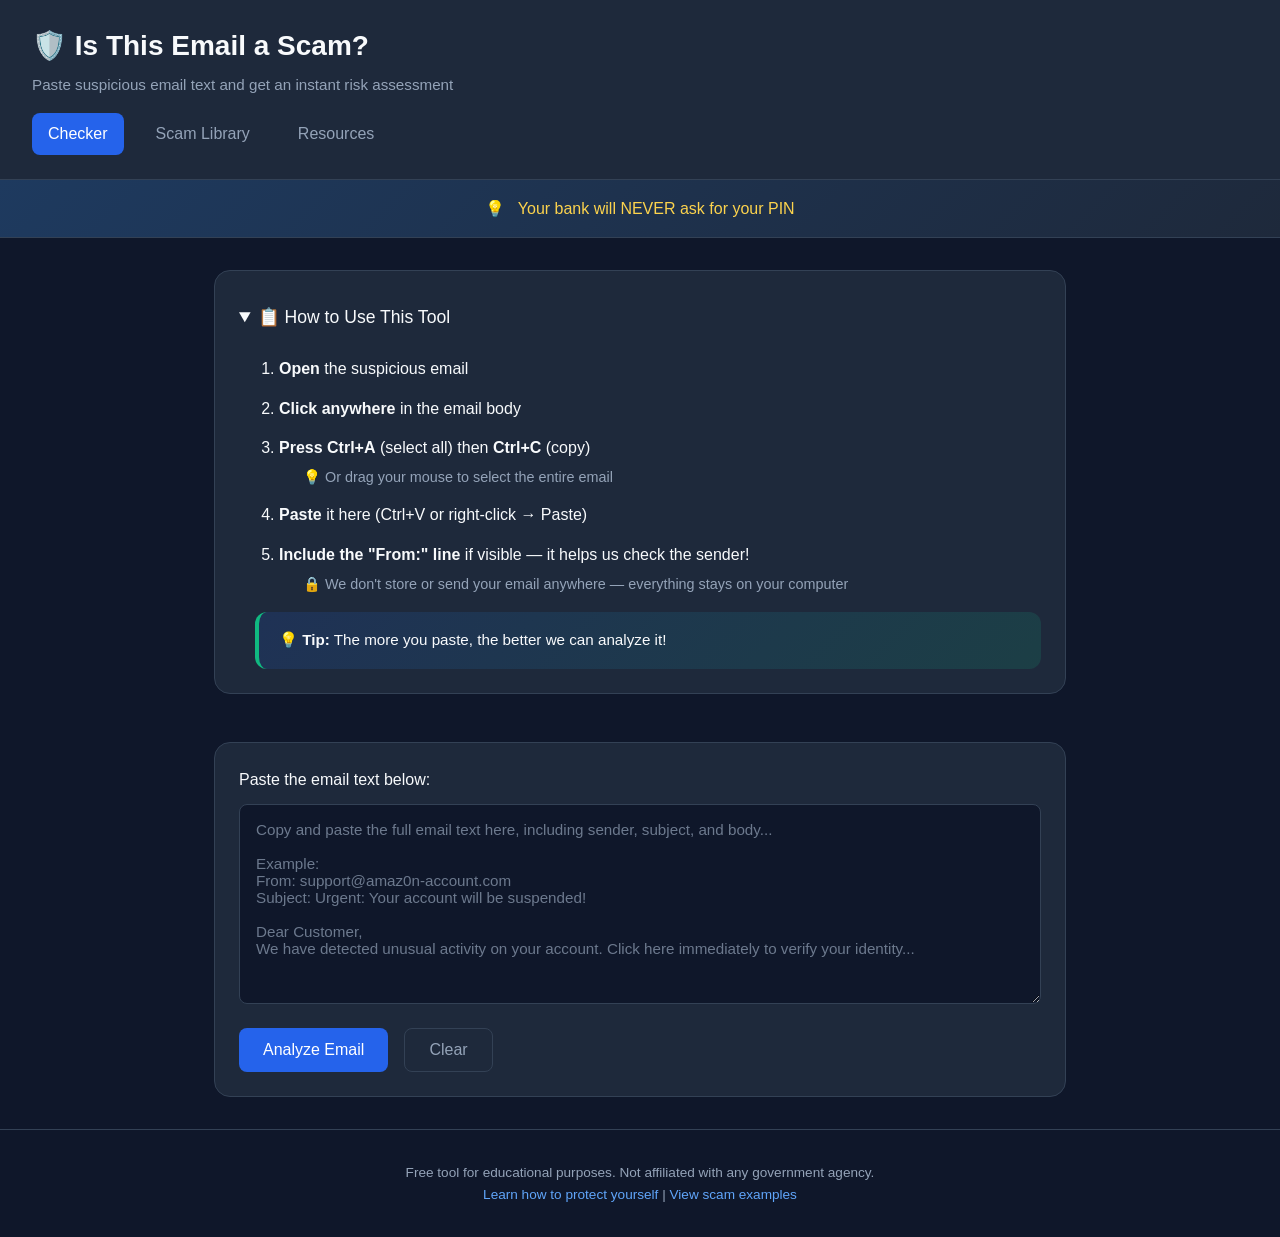
==== index.html @ 5da83360 "Initial commit - Scam Email Checker" ====
<!DOCTYPE html>
<html lang="en">
<head>
    <meta charset="UTF-8">
    <meta name="viewport" content="width=device-width, initial-scale=1.0">
    <title>Is This Email a Scam? - Scam Detection Tool</title>
    <link rel="stylesheet" href="css/styles.css">
    <link rel="icon" href="data:image/svg+xml,<svg xmlns='http://www.w3.org/2000/svg' viewBox='0 0 100 100'><text y='.9em' font-size='90'>🛡️</text></svg>">
</head>
<body>
    <header>
        <div class="header-content">
            <h1>🛡️ Is This Email a Scam?</h1>
            <p class="tagline">Paste suspicious email text and get an instant risk assessment</p>
        </div>
        <nav>
            <a href="index.html" class="active">Checker</a>
            <a href="library.html">Scam Library</a>
            <a href="resources.html">Resources</a>
        </nav>
    </header>

    <!-- Rotating Safety Banner -->
    <div class="safety-banner" id="safety-banner">
        <span class="banner-icon">💡</span>
        <span class="banner-text" id="banner-text">Your bank will NEVER ask for your PIN</span>
    </div>

    <main>
        <div class="checker-container">
            <!-- How to Use Section (collapsible) -->
            <details class="how-to-use" open>
                <summary>📋 How to Use This Tool</summary>
                <div class="instructions">
                    <ol>
                        <li><strong>Open</strong> the suspicious email</li>
                        <li><strong>Click anywhere</strong> in the email body</li>
                        <li><strong>Press Ctrl+A</strong> (select all) then <strong>Ctrl+C</strong> (copy)<br>
                            <span class="tip">💡 Or drag your mouse to select the entire email</span></li>
                        <li><strong>Paste</strong> it here (Ctrl+V or right-click → Paste)</li>
                        <li><strong>Include the "From:" line</strong> if visible — it helps us check the sender!<br>
                            <span class="tip">🔒 We don't store or send your email anywhere — everything stays on your computer</span></li>
                    </ol>
                    <p class="highlight-tip">💡 <strong>Tip:</strong> The more you paste, the better we can analyze it!</p>
                </div>
            </details>

            <div class="input-section">
                <label for="email-input">Paste the email text below:</label>
                <textarea id="email-input" placeholder="Copy and paste the full email text here, including sender, subject, and body...

Example:
From: support@amaz0n-account.com
Subject: Urgent: Your account will be suspended!

Dear Customer,
We have detected unusual activity on your account. Click here immediately to verify your identity..."></textarea>
                <div class="button-group">
                    <button id="analyze-btn" class="primary-btn">Analyze Email</button>
                    <button id="clear-btn" class="secondary-btn">Clear</button>
                </div>
            </div>

            <div class="results-section" id="results-section" style="display: none;">
                <div class="risk-indicator" id="risk-indicator">
                    <div class="risk-level" id="risk-level">MEDIUM RISK</div>
                    <div class="risk-score" id="risk-score">Score: 45/100</div>
                </div>

                <div class="red-flags" id="red-flags">
                    <h3>🚨 Red Flags Detected</h3>
                    <ul id="flags-list"></ul>
                </div>

                <div class="matched-patterns" id="matched-patterns">
                    <h3>🔍 Matched Patterns</h3>
                    <div class="pattern-category" id="urgency-patterns"></div>
                    <div class="pattern-category" id="link-patterns"></div>
                    <div class="pattern-category" id="request-patterns"></div>
                    <div class="pattern-category" id="spoofing-patterns"></div>
                    <div class="pattern-category" id="threat-patterns"></div>
                    <div class="pattern-category" id="emotional-patterns"></div>
                </div>

                <div class="disclaimer">
                    <p><strong>⚠️ Disclaimer:</strong> This tool provides guidance, not guarantees. Scammers evolve constantly. When in doubt, contact the organization directly using official contact information. This is not financial or legal advice.</p>
                </div>
            </div>
        </div>
    </main>

    <footer>
        <p>Free tool for educational purposes. Not affiliated with any government agency.</p>
        <p><a href="resources.html">Learn how to protect yourself</a> | <a href="library.html">View scam examples</a></p>
    </footer>

    <script src="js/detector.js"></script>
    <script src="js/app.js"></script>
</body>
</html>
---- css/styles.css ----
/* Base Styles */
:root {
    --primary: #2563eb;
    --primary-dark: #1d4ed8;
    --danger: #dc2626;
    --warning: #f59e0b;
    --success: #10b981;
    --unknown: #6b7280;
    --bg-dark: #0f172a;
    --bg-card: #1e293b;
    --text-primary: #f8fafc;
    --text-secondary: #94a3b8;
    --border-color: #334155;
}

* {
    margin: 0;
    padding: 0;
    box-sizing: border-box;
}

body {
    font-family: -apple-system, BlinkMacSystemFont, 'Segoe UI', Roboto, Oxygen, Ubuntu, sans-serif;
    background: var(--bg-dark);
    color: var(--text-primary);
    min-height: 100vh;
    line-height: 1.6;
}

/* Header */
header {
    background: var(--bg-card);
    padding: 1.5rem 2rem;
    border-bottom: 1px solid var(--border-color);
}

.header-content h1 {
    font-size: 1.75rem;
    margin-bottom: 0.25rem;
}

.tagline {
    color: var(--text-secondary);
    font-size: 0.95rem;
}

nav {
    margin-top: 1rem;
    display: flex;
    gap: 1rem;
}

nav a {
    color: var(--text-secondary);
    text-decoration: none;
    padding: 0.5rem 1rem;
    border-radius: 0.5rem;
    transition: all 0.2s;
}

nav a:hover, nav a.active {
    background: var(--primary);
    color: white;
}

/* Safety Banner */
.safety-banner {
    background: linear-gradient(135deg, #1e3a5f 0%, #1e293b 100%);
    padding: 1rem 2rem;
    text-align: center;
    border-bottom: 1px solid var(--border-color);
    transition: opacity 0.3s ease;
}

.banner-icon {
    margin-right: 0.5rem;
}

.banner-text {
    font-size: 1rem;
    color: #fcd34d;
    font-weight: 500;
}

/* Main Content */
main {
    max-width: 900px;
    margin: 2rem auto;
    padding: 0 1.5rem;
}

.checker-container {
    display: flex;
    flex-direction: column;
    gap: 2rem;
}

/* How to Use Section */
.how-to-use {
    background: var(--bg-card);
    padding: 1.5rem;
    border-radius: 1rem;
    border: 1px solid var(--border-color);
    margin-bottom: 1rem;
}

.how-to-use summary {
    cursor: pointer;
    font-size: 1.1rem;
    font-weight: 500;
    color: var(--text-primary);
    padding: 0.5rem 0;
}

.how-to-use summary:hover {
    color: var(--primary);
}

.how-to-use .instructions {
    margin-top: 1rem;
    padding-left: 1rem;
}

.highlight-tip {
    background: linear-gradient(135deg, rgba(37, 99, 235, 0.15) 0%, rgba(16, 185, 129, 0.15) 100%);
    padding: 1rem 1.25rem;
    border-radius: 0.75rem;
    margin-top: 1rem;
    border-left: 4px solid var(--success);
    font-size: 0.95rem;
    color: var(--text-primary);
}

/* Instructions numbering */
.how-to-use .instructions ol {
    padding-left: 1.5rem;
}

.how-to-use .instructions li {
    margin-bottom: 0.75rem;
    line-height: 1.7;
}

.how-to-use .tip {
    display: block;
    color: var(--text-secondary);
    font-size: 0.9rem;
    padding-left: 1.5rem;
    margin-top: 0.25rem;
}

.highlight-tip {
    background: linear-gradient(135deg, rgba(37, 99, 235, 0.15) 0%, rgba(16, 185, 129, 0.15) 100%);
    padding: 1rem 1.25rem;
    border-radius: 0.75rem;
    margin-top: 1rem;
    border-left: 4px solid var(--success);
    font-size: 0.95rem;
    color: var(--text-primary);
}

/* Input Section */
.input-section {
    background: var(--bg-card);
    padding: 1.5rem;
    border-radius: 1rem;
    border: 1px solid var(--border-color);
}

.input-section label {
    display: block;
    margin-bottom: 0.75rem;
    font-weight: 500;
    color: var(--text-primary);
}

.input-section textarea {
    width: 100%;
    min-height: 200px;
    padding: 1rem;
    background: var(--bg-dark);
    border: 1px solid var(--border-color);
    border-radius: 0.5rem;
    color: var(--text-primary);
    font-family: inherit;
    font-size: 0.95rem;
    resize: vertical;
}

.input-section textarea:focus {
    outline: none;
    border-color: var(--primary);
}

.input-section textarea::placeholder {
    color: var(--text-secondary);
    opacity: 0.7;
}

.button-group {
    display: flex;
    gap: 1rem;
    margin-top: 1rem;
}

.primary-btn {
    background: var(--primary);
    color: white;
    border: none;
    padding: 0.75rem 1.5rem;
    border-radius: 0.5rem;
    font-size: 1rem;
    font-weight: 500;
    cursor: pointer;
    transition: background 0.2s;
}

.primary-btn:hover {
    background: var(--primary-dark);
}

.primary-btn:disabled {
    background: var(--text-secondary);
    cursor: not-allowed;
}

.secondary-btn {
    background: transparent;
    color: var(--text-secondary);
    border: 1px solid var(--border-color);
    padding: 0.75rem 1.5rem;
    border-radius: 0.5rem;
    font-size: 1rem;
    cursor: pointer;
    transition: all 0.2s;
}

.secondary-btn:hover {
    border-color: var(--text-secondary);
    color: var(--text-primary);
}

/* Results Section */
.results-section {
    background: var(--bg-card);
    padding: 1.5rem;
    border-radius: 1rem;
    border: 1px solid var(--border-color);
}

/* Risk Indicator */
.risk-indicator {
    text-align: center;
    padding: 1.5rem;
    border-radius: 0.75rem;
    margin-bottom: 1.5rem;
}

.risk-indicator.high {
    background: linear-gradient(135deg, #7f1d1d 0%, #991b1b 100%);
    border: 2px solid #dc2626;
}

.risk-indicator.medium {
    background: linear-gradient(135deg, #78350f 0%, #92400e 100%);
    border: 2px solid #f59e0b;
}

.risk-indicator.low {
    background: linear-gradient(135deg, #065f46 0%, #047857 100%);
    border: 2px solid #10b981;
}

.risk-indicator.unknown {
    background: linear-gradient(135deg, #374151 0%, #4b5563 100%);
    border: 2px solid #6b7280;
}

.risk-level {
    font-size: 1.5rem;
    font-weight: 700;
    margin-bottom: 0.25rem;
}

.risk-score {
    color: rgba(255, 255, 255, 0.8);
    font-size: 0.9rem;
}

/* Red Flags */
.red-flags {
    margin-bottom: 1.5rem;
}

.red-flags h3 {
    margin-bottom: 0.75rem;
    color: var(--danger);
}

.red-flags ul {
    list-style: none;
}

.red-flags li {
    padding: 0.75rem 1rem;
    background: rgba(220, 38, 38, 0.1);
    border-left: 3px solid var(--danger);
    margin-bottom: 0.5rem;
    border-radius: 0 0.5rem 0.5rem 0;
}

.red-flags li .flag-icon {
    margin-right: 0.5rem;
}

/* Matched Patterns */
.matched-patterns h3 {
    margin-bottom: 1rem;
    color: var(--text-primary);
}

.pattern-category {
    margin-bottom: 1rem;
}

.pattern-category h4 {
    font-size: 0.9rem;
    color: var(--text-secondary);
    margin-bottom: 0.5rem;
}

.pattern-match {
    display: inline-block;
    background: rgba(37, 99, 235, 0.2);
    color: #60a5fa;
    padding: 0.25rem 0.75rem;
    border-radius: 2rem;
    margin: 0.25rem;
    font-size: 0.85rem;
}

/* Disclaimer */
.disclaimer {
    margin-top: 1.5rem;
    padding: 1rem;
    background: rgba(251, 191, 36, 0.1);
    border: 1px solid rgba(251, 191, 36, 0.3);
    border-radius: 0.5rem;
}

.disclaimer p {
    color: #fcd34d;
    font-size: 0.9rem;
}

/* Library Page */
.scam-examples {
    display: grid;
    gap: 1.5rem;
}

.scam-card {
    background: var(--bg-card);
    padding: 1.5rem;
    border-radius: 1rem;
    border: 1px solid var(--border-color);
}

.scam-card h3 {
    color: var(--danger);
    margin-bottom: 0.75rem;
}

.scam-card .example {
    background: var(--bg-dark);
    padding: 1rem;
    border-radius: 0.5rem;
    font-family: monospace;
    font-size: 0.85rem;
    margin: 1rem 0;
    white-space: pre-wrap;
    border: 1px solid var(--border-color);
}

.scam-card .warning-signs {
    margin-top: 1rem;
}

.scam-card .warning-signs li {
    margin-bottom: 0.5rem;
    padding-left: 1.5rem;
    position: relative;
}

.scam-card .warning-signs li::before {
    content: "⚠️";
    position: absolute;
    left: 0;
}

/* Resources Page */
.resources-grid {
    display: grid;
    gap: 1.5rem;
}

.resource-card {
    background: var(--bg-card);
    padding: 1.5rem;
    border-radius: 1rem;
    border: 1px solid var(--border-color);
}

.resource-card h3 {
    color: var(--primary);
    margin-bottom: 0.5rem;
}

.resource-card a {
    color: #60a5fa;
    text-decoration: none;
}

.resource-card a:hover {
    text-decoration: underline;
}

.resource-card ul {
    margin-top: 0.75rem;
}

.resource-card li {
    margin-bottom: 0.5rem;
    color: var(--text-secondary);
}

/* Footer */
footer {
    text-align: center;
    padding: 2rem;
    color: var(--text-secondary);
    font-size: 0.85rem;
    border-top: 1px solid var(--border-color);
    margin-top: 2rem;
}

footer a {
    color: #60a5fa;
    text-decoration: none;
}

footer a:hover {
    text-decoration: underline;
}

/* Responsive */
@media (max-width: 640px) {
    header {
        padding: 1rem;
    }
    
    .header-content h1 {
        font-size: 1.4rem;
    }
    
    nav {
        flex-wrap: wrap;
    }
    
    .button-group {
        flex-direction: column;
    }
    
    .button-group button {
        width: 100%;
    }
}

/* Animations */
@keyframes fadeIn {
    from { opacity: 0; transform: translateY(10px); }
    to { opacity: 1; transform: translateY(0); }
}

.results-section {
    animation: fadeIn 0.3s ease;
}

/* Loading State */
.loading {
    position: relative;
    pointer-events: none;
}

.loading::after {
    content: "Analyzing...";
    position: absolute;
    top: 50%;
    left: 50%;
    transform: translate(-50%, -50%);
    background: var(--bg-card);
    padding: 1rem 2rem;
    border-radius: 0.5rem;
    font-weight: 500;
}
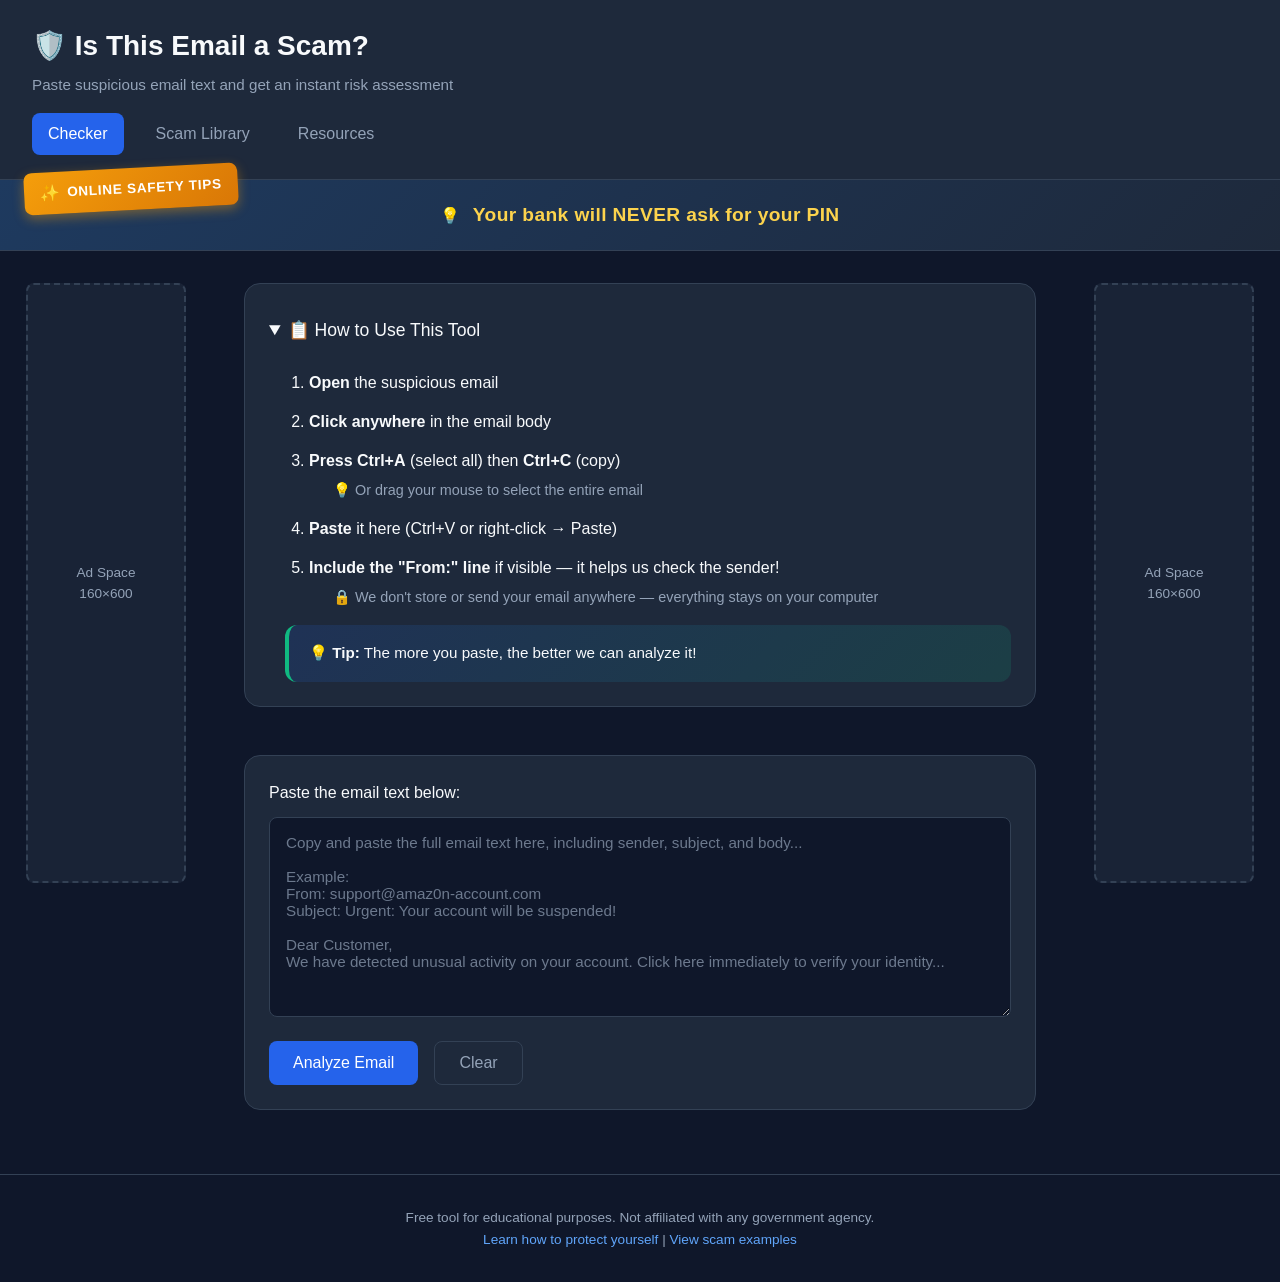
==== commit 8c5991e6: "UI polish: bigger banner text, safety sticker badge, ad space layout Tips Banner Improvements: - Inc" ====
--- a/index.html
+++ b/index.html
@@ -22,11 +22,20 @@
 
     <!-- Rotating Safety Banner -->
     <div class="safety-banner" id="safety-banner">
+        <div class="safety-sticker">Online Safety Tips</div>
         <span class="banner-icon">💡</span>
         <span class="banner-text" id="banner-text">Your bank will NEVER ask for your PIN</span>
     </div>
 
-    <main>
+    <div class="page-wrapper">
+        <!-- Left Ad Space -->
+        <aside class="ad-space ad-space-left">
+            <div class="ad-placeholder">
+                <span>Ad Space<br>160×600</span>
+            </div>
+        </aside>
+
+        <main>
         <div class="checker-container">
             <!-- How to Use Section (collapsible) -->
             <details class="how-to-use" open>
@@ -89,6 +98,14 @@
         </div>
     </main>
 
+        <!-- Right Ad Space -->
+        <aside class="ad-space ad-space-right">
+            <div class="ad-placeholder">
+                <span>Ad Space<br>160×600</span>
+            </div>
+        </aside>
+    </div>
+
     <footer>
         <p>Free tool for educational purposes. Not affiliated with any government agency.</p>
         <p><a href="resources.html">Learn how to protect yourself</a> | <a href="library.html">View scam examples</a></p>
--- a/css/styles.css
+++ b/css/styles.css
@@ -66,10 +66,12 @@
 /* Safety Banner */
 .safety-banner {
     background: linear-gradient(135deg, #1e3a5f 0%, #1e293b 100%);
-    padding: 1rem 2rem;
+    padding: 1.25rem 2rem;
     text-align: center;
     border-bottom: 1px solid var(--border-color);
     transition: opacity 0.3s ease;
+    position: relative;
+    overflow: visible;
 }
 
 .banner-icon {
@@ -77,13 +79,83 @@
 }
 
 .banner-text {
+    font-size: 1.2rem;
+    color: #fcd34d;
+    font-weight: 600;
+    letter-spacing: 0.02em;
+}
+
+/* Online Safety Tips Sticker Badge */
+.safety-sticker {
+    position: absolute;
+    top: -12px;
+    left: 24px;
+    background: linear-gradient(135deg, #f59e0b 0%, #d97706 100%);
+    color: white;
+    padding: 0.5rem 1rem;
+    border-radius: 8px;
+    font-weight: 700;
+    font-size: 0.85rem;
+    text-transform: uppercase;
+    letter-spacing: 0.05em;
+    transform: rotate(-3deg);
+    box-shadow: 0 4px 12px rgba(245, 158, 11, 0.4);
+    z-index: 10;
+    display: flex;
+    align-items: center;
+    gap: 0.4rem;
+}
+
+.safety-sticker::before {
+    content: "✨";
     font-size: 1rem;
-    color: #fcd34d;
-    font-weight: 500;
-}
-
-/* Main Content */
+}
+
+/* Main Content with Ad Space Layout */
+.page-wrapper {
+    display: flex;
+    max-width: 1400px;
+    margin: 0 auto;
+    padding: 0 1rem;
+    gap: 1.5rem;
+}
+
+/* Ad Space Placeholders */
+.ad-space {
+    width: 180px;
+    min-width: 160px;
+    flex-shrink: 0;
+    display: flex;
+    align-items: flex-start;
+    justify-content: center;
+    padding-top: 2rem;
+}
+
+.ad-space-left {
+    order: -1;
+}
+
+.ad-space-right {
+    order: 1;
+}
+
+.ad-placeholder {
+    background: rgba(51, 65, 85, 0.3);
+    border: 2px dashed var(--border-color);
+    border-radius: 0.5rem;
+    width: 160px;
+    height: 600px;
+    display: flex;
+    align-items: center;
+    justify-content: center;
+    color: var(--text-secondary);
+    font-size: 0.85rem;
+    text-align: center;
+    padding: 1rem;
+}
+
 main {
+    flex: 1;
     max-width: 900px;
     margin: 2rem auto;
     padding: 0 1.5rem;
@@ -454,6 +526,16 @@
 }
 
 /* Responsive */
+@media (max-width: 1100px) {
+    .ad-space {
+        display: none;
+    }
+    
+    .page-wrapper {
+        flex-direction: column;
+    }
+}
+
 @media (max-width: 640px) {
     header {
         padding: 1rem;
@@ -472,6 +554,25 @@
     }
     
     .button-group button {
+        width: 100%;
+    }
+    
+    /* Smaller sticker on mobile */
+    .safety-sticker {
+        font-size: 0.75rem;
+        padding: 0.4rem 0.75rem;
+        top: -10px;
+        left: 16px;
+    }
+    
+    /* Smaller banner text on mobile */
+    .banner-text {
+        font-size: 1rem;
+    }
+    
+    /* Stack ad placeholders on mobile */
+    .ad-placeholder {
+        height: 100px;
         width: 100%;
     }
 }
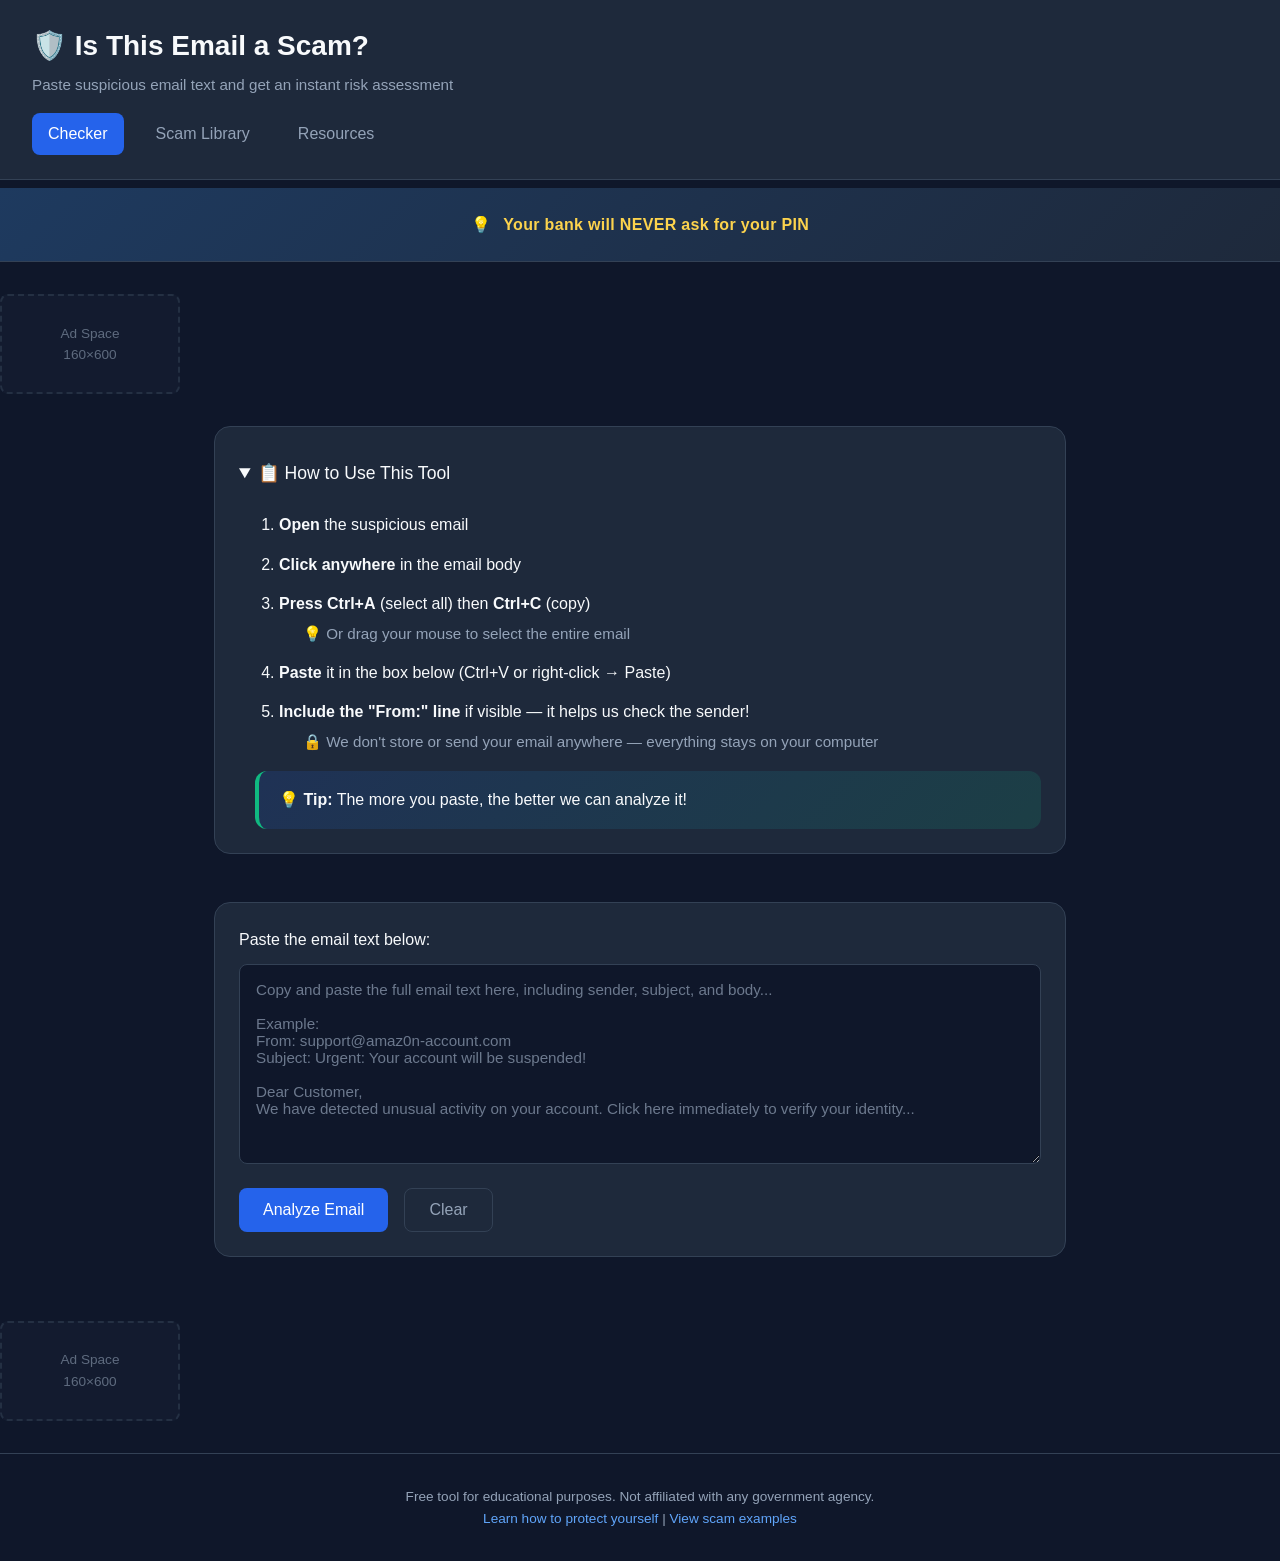
==== commit 5ed83932: "Remove sticker, update instruction text" ====
--- a/index.html
+++ b/index.html
@@ -22,7 +22,6 @@
 
     <!-- Rotating Safety Banner -->
     <div class="safety-banner" id="safety-banner">
-        <div class="safety-sticker">Online Safety Tips</div>
         <span class="banner-icon">💡</span>
         <span class="banner-text" id="banner-text">Your bank will NEVER ask for your PIN</span>
     </div>
@@ -46,7 +45,7 @@
                         <li><strong>Click anywhere</strong> in the email body</li>
                         <li><strong>Press Ctrl+A</strong> (select all) then <strong>Ctrl+C</strong> (copy)<br>
                             <span class="tip">💡 Or drag your mouse to select the entire email</span></li>
-                        <li><strong>Paste</strong> it here (Ctrl+V or right-click → Paste)</li>
+                        <li><strong>Paste</strong> it in the box below (Ctrl+V or right-click → Paste)</li>
                         <li><strong>Include the "From:" line</strong> if visible — it helps us check the sender!<br>
                             <span class="tip">🔒 We don't store or send your email anywhere — everything stays on your computer</span></li>
                     </ol>
--- a/css/styles.css
+++ b/css/styles.css
@@ -66,12 +66,13 @@
 /* Safety Banner */
 .safety-banner {
     background: linear-gradient(135deg, #1e3a5f 0%, #1e293b 100%);
-    padding: 1.25rem 2rem;
+    padding: 1.5rem 2rem;
     text-align: center;
     border-bottom: 1px solid var(--border-color);
     transition: opacity 0.3s ease;
     position: relative;
     overflow: visible;
+    margin-top: 8px;
 }
 
 .banner-icon {
@@ -79,56 +80,64 @@
 }
 
 .banner-text {
-    font-size: 1.2rem;
+    font-size: 1.1rem;
     color: #fcd34d;
     font-weight: 600;
     letter-spacing: 0.02em;
 }
 
-/* Online Safety Tips Sticker Badge */
-.safety-sticker {
+/* Online Safety Tips Sticker Badge - Eye-catching "stamp" design */
     position: absolute;
-    top: -12px;
-    left: 24px;
-    background: linear-gradient(135deg, #f59e0b 0%, #d97706 100%);
+    top: -14px;
+    left: 20px;
+    background: linear-gradient(145deg, #ef4444 0%, #b91c1c 100%);
     color: white;
-    padding: 0.5rem 1rem;
-    border-radius: 8px;
-    font-weight: 700;
-    font-size: 0.85rem;
+    padding: 0.6rem 1.2rem;
+    border-radius: 6px;
+    font-weight: 800;
+    font-size: 0.9rem;
     text-transform: uppercase;
-    letter-spacing: 0.05em;
-    transform: rotate(-3deg);
-    box-shadow: 0 4px 12px rgba(245, 158, 11, 0.4);
+    letter-spacing: 0.08em;
+    transform: rotate(-4deg);
+    box-shadow: 
+        0 4px 15px rgba(239, 68, 68, 0.5),
+        inset 0 1px 0 rgba(255, 255, 255, 0.3),
+        2px 3px 0 rgba(0, 0, 0, 0.2);
     z-index: 10;
     display: flex;
     align-items: center;
     gap: 0.4rem;
-}
-
-.safety-sticker::before {
-    content: "✨";
-    font-size: 1rem;
-}
-
-/* Main Content with Ad Space Layout */
+    border: 2px solid rgba(255, 255, 255, 0.2);
+    text-shadow: 0 1px 2px rgba(0, 0, 0, 0.3);
+}
+
+    content: "🛡️";
+    font-size: 1.1rem;
+    filter: drop-shadow(0 1px 1px rgba(0, 0, 0, 0.3));
+}
+
+/* Main Content with Ad Space Layout - AdSense Ready */
 .page-wrapper {
     display: flex;
-    max-width: 1400px;
+    max-width: 1440px;
     margin: 0 auto;
     padding: 0 1rem;
     gap: 1.5rem;
-}
-
-/* Ad Space Placeholders */
+    min-height: calc(100vh - 300px);
+}
+
+/* Ad Space Placeholders - Ready for AdSense */
 .ad-space {
     width: 180px;
     min-width: 160px;
+    max-width: 200px;
     flex-shrink: 0;
     display: flex;
     align-items: flex-start;
     justify-content: center;
     padding-top: 2rem;
+    position: sticky;
+    top: 1rem;
 }
 
 .ad-space-left {
@@ -140,7 +149,7 @@
 }
 
 .ad-placeholder {
-    background: rgba(51, 65, 85, 0.3);
+    background: rgba(51, 65, 85, 0.2);
     border: 2px dashed var(--border-color);
     border-radius: 0.5rem;
     width: 160px;
@@ -152,11 +161,17 @@
     font-size: 0.85rem;
     text-align: center;
     padding: 1rem;
+    opacity: 0.6;
+}
+
+.ad-placeholder:hover {
+    opacity: 0.8;
 }
 
 main {
     flex: 1;
     max-width: 900px;
+    min-width: 0;
     margin: 2rem auto;
     padding: 0 1.5rem;
 }
@@ -193,41 +208,32 @@
     padding-left: 1rem;
 }
 
+/* Instructions numbering - larger font for readability */
+.how-to-use .instructions ol {
+    padding-left: 1.5rem;
+}
+
+.how-to-use .instructions li {
+    margin-bottom: 0.75rem;
+    line-height: 1.7;
+    font-size: 1rem;
+}
+
+.how-to-use .tip {
+    display: block;
+    color: var(--text-secondary);
+    font-size: 0.95rem;
+    padding-left: 1.5rem;
+    margin-top: 0.25rem;
+}
+
 .highlight-tip {
     background: linear-gradient(135deg, rgba(37, 99, 235, 0.15) 0%, rgba(16, 185, 129, 0.15) 100%);
     padding: 1rem 1.25rem;
     border-radius: 0.75rem;
     margin-top: 1rem;
     border-left: 4px solid var(--success);
-    font-size: 0.95rem;
-    color: var(--text-primary);
-}
-
-/* Instructions numbering */
-.how-to-use .instructions ol {
-    padding-left: 1.5rem;
-}
-
-.how-to-use .instructions li {
-    margin-bottom: 0.75rem;
-    line-height: 1.7;
-}
-
-.how-to-use .tip {
-    display: block;
-    color: var(--text-secondary);
-    font-size: 0.9rem;
-    padding-left: 1.5rem;
-    margin-top: 0.25rem;
-}
-
-.highlight-tip {
-    background: linear-gradient(135deg, rgba(37, 99, 235, 0.15) 0%, rgba(16, 185, 129, 0.15) 100%);
-    padding: 1rem 1.25rem;
-    border-radius: 0.75rem;
-    margin-top: 1rem;
-    border-left: 4px solid var(--success);
-    font-size: 0.95rem;
+    font-size: 1rem;
     color: var(--text-primary);
 }
 
@@ -526,6 +532,13 @@
 }
 
 /* Responsive */
+@media (max-width: 1200px) {
+    .ad-space {
+        width: 160px;
+        min-width: 140px;
+    }
+}
+
 @media (max-width: 1100px) {
     .ad-space {
         display: none;
@@ -533,6 +546,25 @@
     
     .page-wrapper {
         flex-direction: column;
+        max-width: 100%;
+    }
+    
+    main {
+        max-width: 100%;
+    }
+}
+
+@media (max-width: 768px) {
+    /* Compact sticker on tablet */
+        font-size: 0.8rem;
+        padding: 0.5rem 0.9rem;
+        top: -12px;
+        left: 16px;
+        transform: rotate(-3deg);
+    }
+    
+    .banner-text {
+        font-size: 1rem;
     }
 }
 
@@ -558,19 +590,22 @@
     }
     
     /* Smaller sticker on mobile */
-    .safety-sticker {
-        font-size: 0.75rem;
-        padding: 0.4rem 0.75rem;
+        font-size: 0.7rem;
+        padding: 0.4rem 0.7rem;
         top: -10px;
-        left: 16px;
+        left: 12px;
+        transform: rotate(-2deg);
+    }
+    
+        font-size: 0.9rem;
     }
     
     /* Smaller banner text on mobile */
     .banner-text {
-        font-size: 1rem;
-    }
-    
-    /* Stack ad placeholders on mobile */
+        font-size: 0.95rem;
+    }
+    
+    /* Stack ad placeholders on mobile (for future mobile ads) */
     .ad-placeholder {
         height: 100px;
         width: 100%;
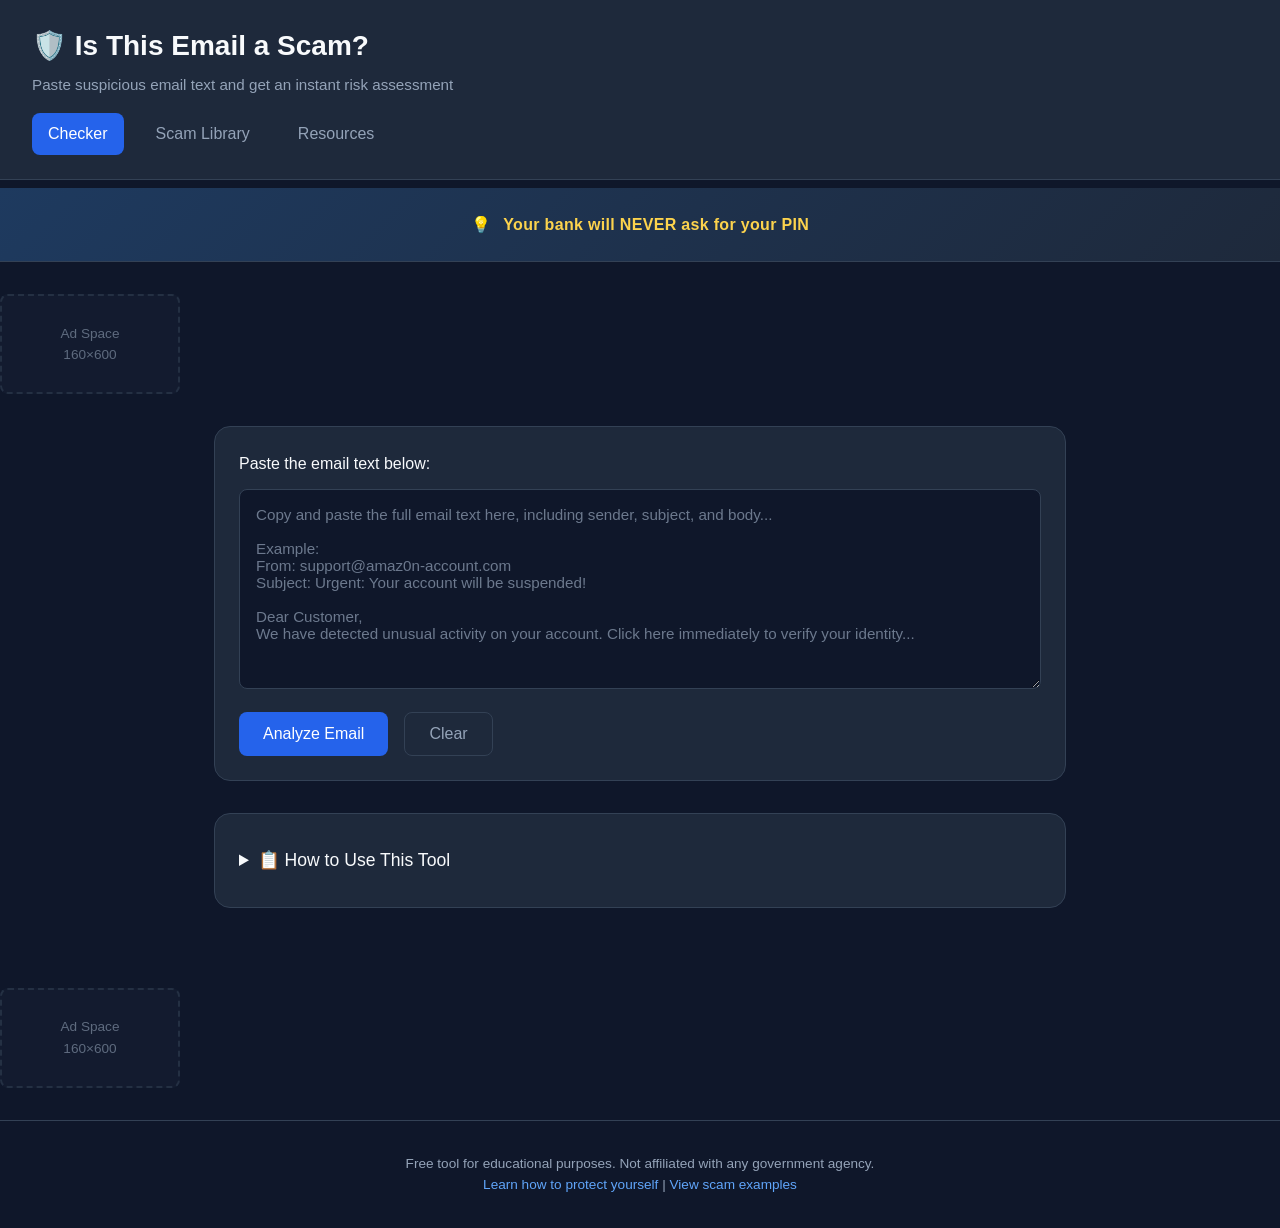
==== commit 1fc24db5: "Move tool above instructions for better UX" ====
--- a/index.html
+++ b/index.html
@@ -36,23 +36,7 @@
 
         <main>
         <div class="checker-container">
-            <!-- How to Use Section (collapsible) -->
-            <details class="how-to-use" open>
-                <summary>📋 How to Use This Tool</summary>
-                <div class="instructions">
-                    <ol>
-                        <li><strong>Open</strong> the suspicious email</li>
-                        <li><strong>Click anywhere</strong> in the email body</li>
-                        <li><strong>Press Ctrl+A</strong> (select all) then <strong>Ctrl+C</strong> (copy)<br>
-                            <span class="tip">💡 Or drag your mouse to select the entire email</span></li>
-                        <li><strong>Paste</strong> it in the box below (Ctrl+V or right-click → Paste)</li>
-                        <li><strong>Include the "From:" line</strong> if visible — it helps us check the sender!<br>
-                            <span class="tip">🔒 We don't store or send your email anywhere — everything stays on your computer</span></li>
-                    </ol>
-                    <p class="highlight-tip">💡 <strong>Tip:</strong> The more you paste, the better we can analyze it!</p>
-                </div>
-            </details>
-
+            <!-- Main Tool First -->
             <div class="input-section">
                 <label for="email-input">Paste the email text below:</label>
                 <textarea id="email-input" placeholder="Copy and paste the full email text here, including sender, subject, and body...
@@ -68,6 +52,23 @@
                     <button id="clear-btn" class="secondary-btn">Clear</button>
                 </div>
             </div>
+
+            <!-- How to Use Section (collapsible, below tool) -->
+            <details class="how-to-use">
+                <summary>📋 How to Use This Tool</summary>
+                <div class="instructions">
+                    <ol>
+                        <li><strong>Open</strong> the suspicious email</li>
+                        <li><strong>Click anywhere</strong> in the email body</li>
+                        <li><strong>Press Ctrl+A</strong> (select all) then <strong>Ctrl+C</strong> (copy)<br>
+                            <span class="tip">💡 Or drag your mouse to select the entire email</span></li>
+                        <li><strong>Paste</strong> it in the box above (Ctrl+V or right-click → Paste)</li>
+                        <li><strong>Include the "From:" line</strong> if visible — it helps us check the sender!<br>
+                            <span class="tip">🔒 We don't store or send your email anywhere — everything stays on your computer</span></li>
+                    </ol>
+                    <p class="highlight-tip">💡 <strong>Tip:</strong> The more you paste, the better we can analyze it!</p>
+                </div>
+            </details>
 
             <div class="results-section" id="results-section" style="display: none;">
                 <div class="risk-indicator" id="risk-indicator">
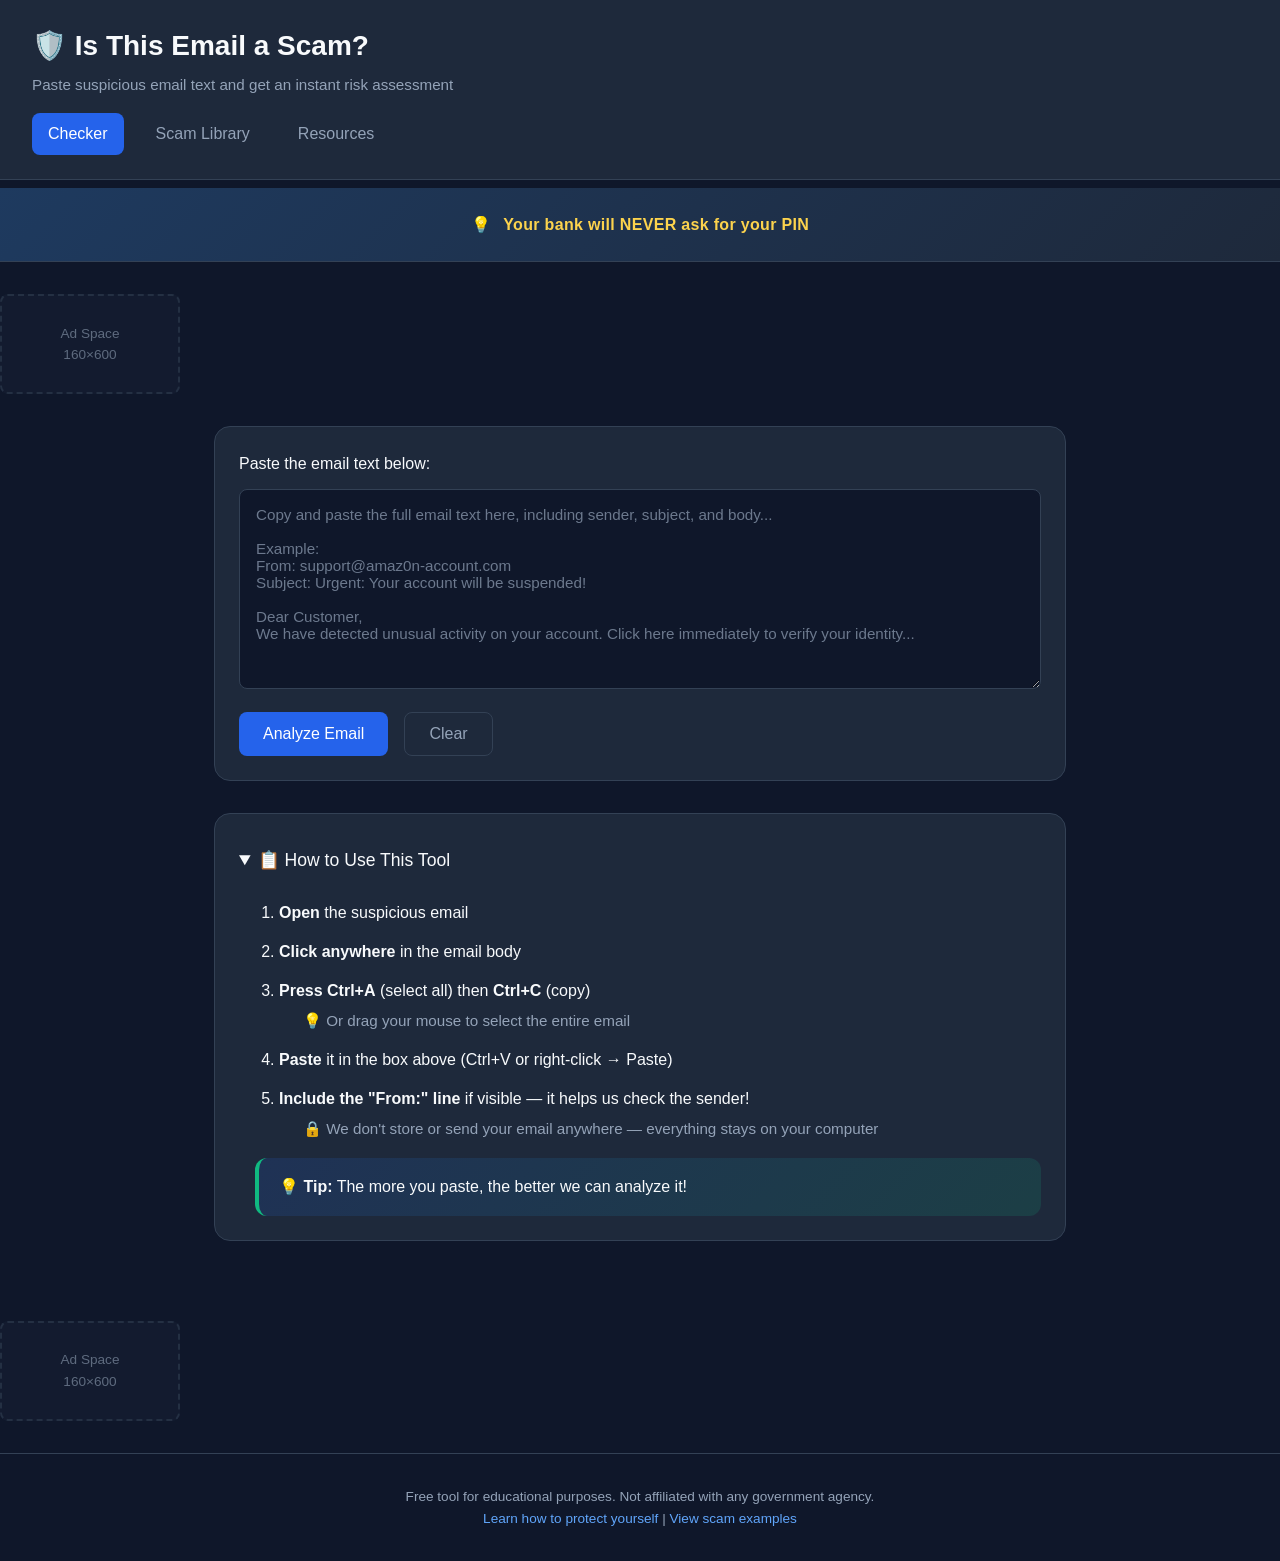
==== commit f29a1702: "Show instructions expanded by default" ====
--- a/index.html
+++ b/index.html
@@ -54,7 +54,7 @@
             </div>
 
             <!-- How to Use Section (collapsible, below tool) -->
-            <details class="how-to-use">
+            <details class="how-to-use" open>
                 <summary>📋 How to Use This Tool</summary>
                 <div class="instructions">
                     <ol>
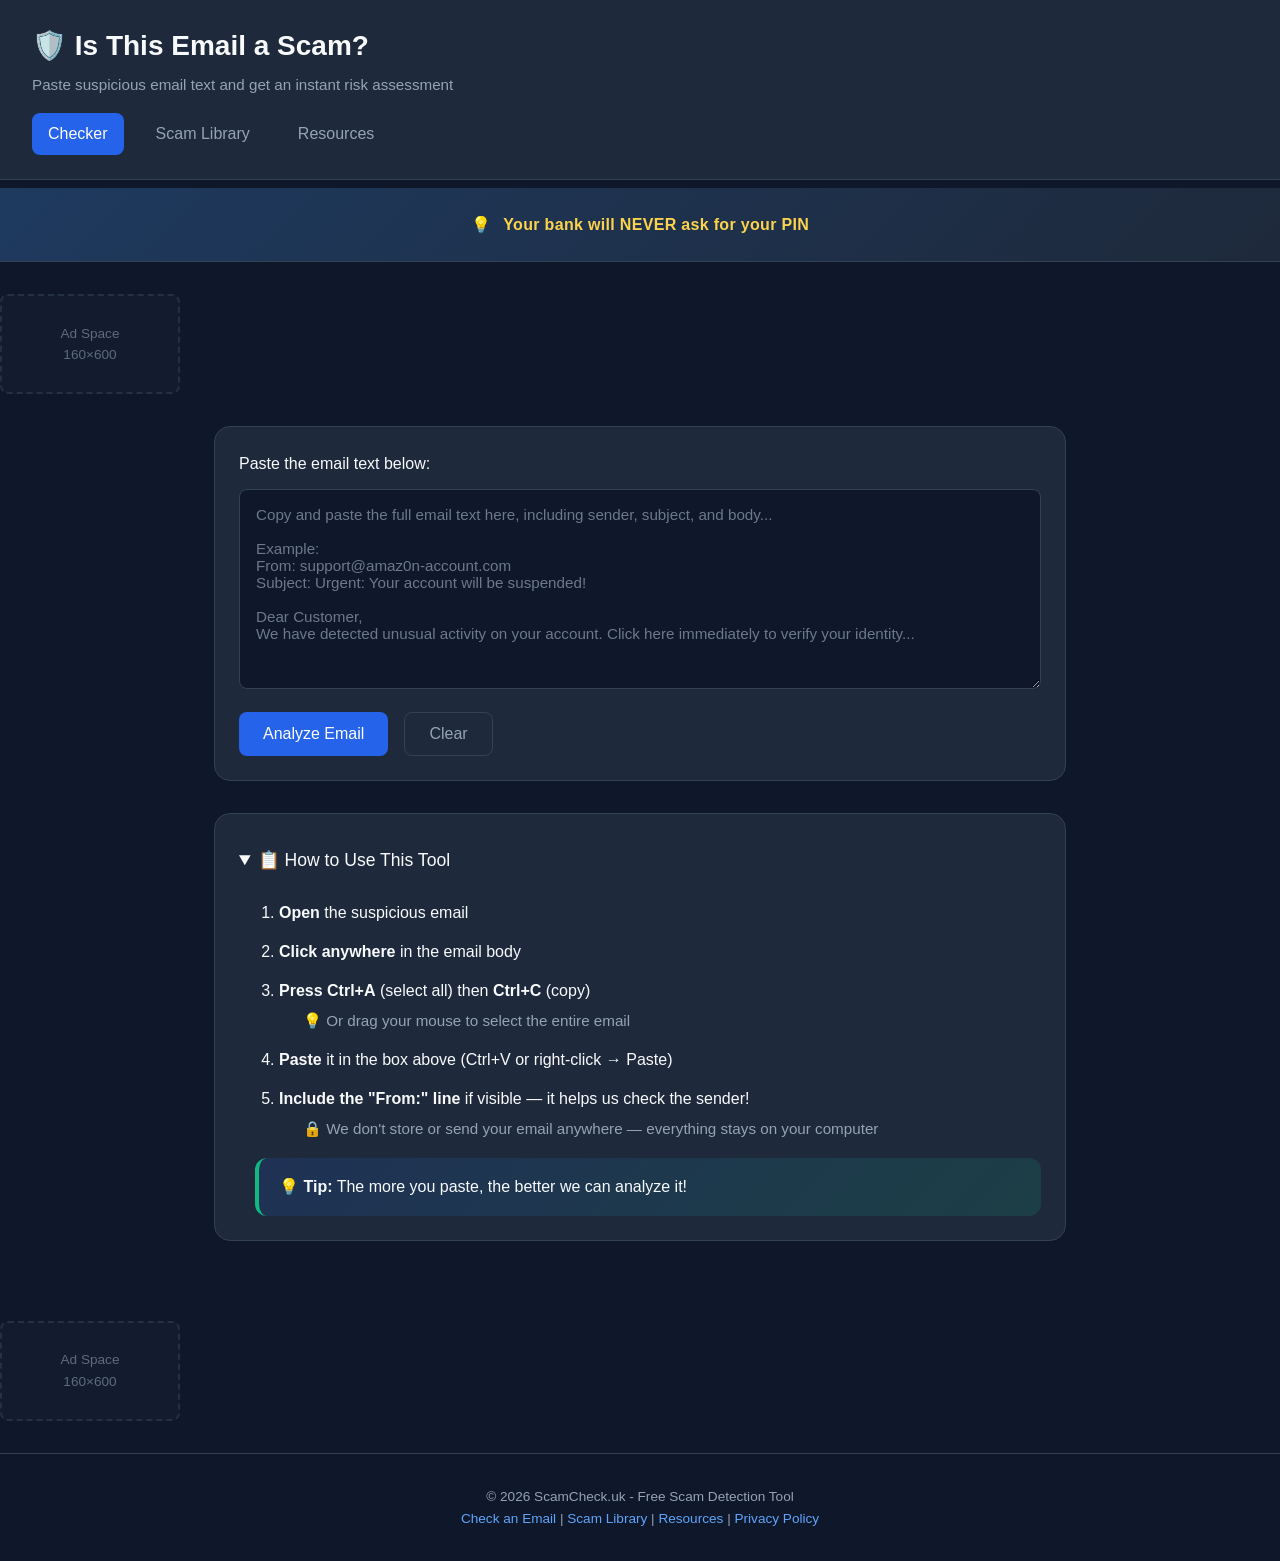
==== commit f1495015: "Update footer with privacy link" ====
--- a/index.html
+++ b/index.html
@@ -107,8 +107,8 @@
     </div>
 
     <footer>
-        <p>Free tool for educational purposes. Not affiliated with any government agency.</p>
-        <p><a href="resources.html">Learn how to protect yourself</a> | <a href="library.html">View scam examples</a></p>
+        <p>&copy; 2026 ScamCheck.uk - Free Scam Detection Tool</p>
+        <p><a href="index.html">Check an Email</a> | <a href="library.html">Scam Library</a> | <a href="resources.html">Resources</a> | <a href="privacy.html">Privacy Policy</a></p>
     </footer>
 
     <script src="js/detector.js"></script>
